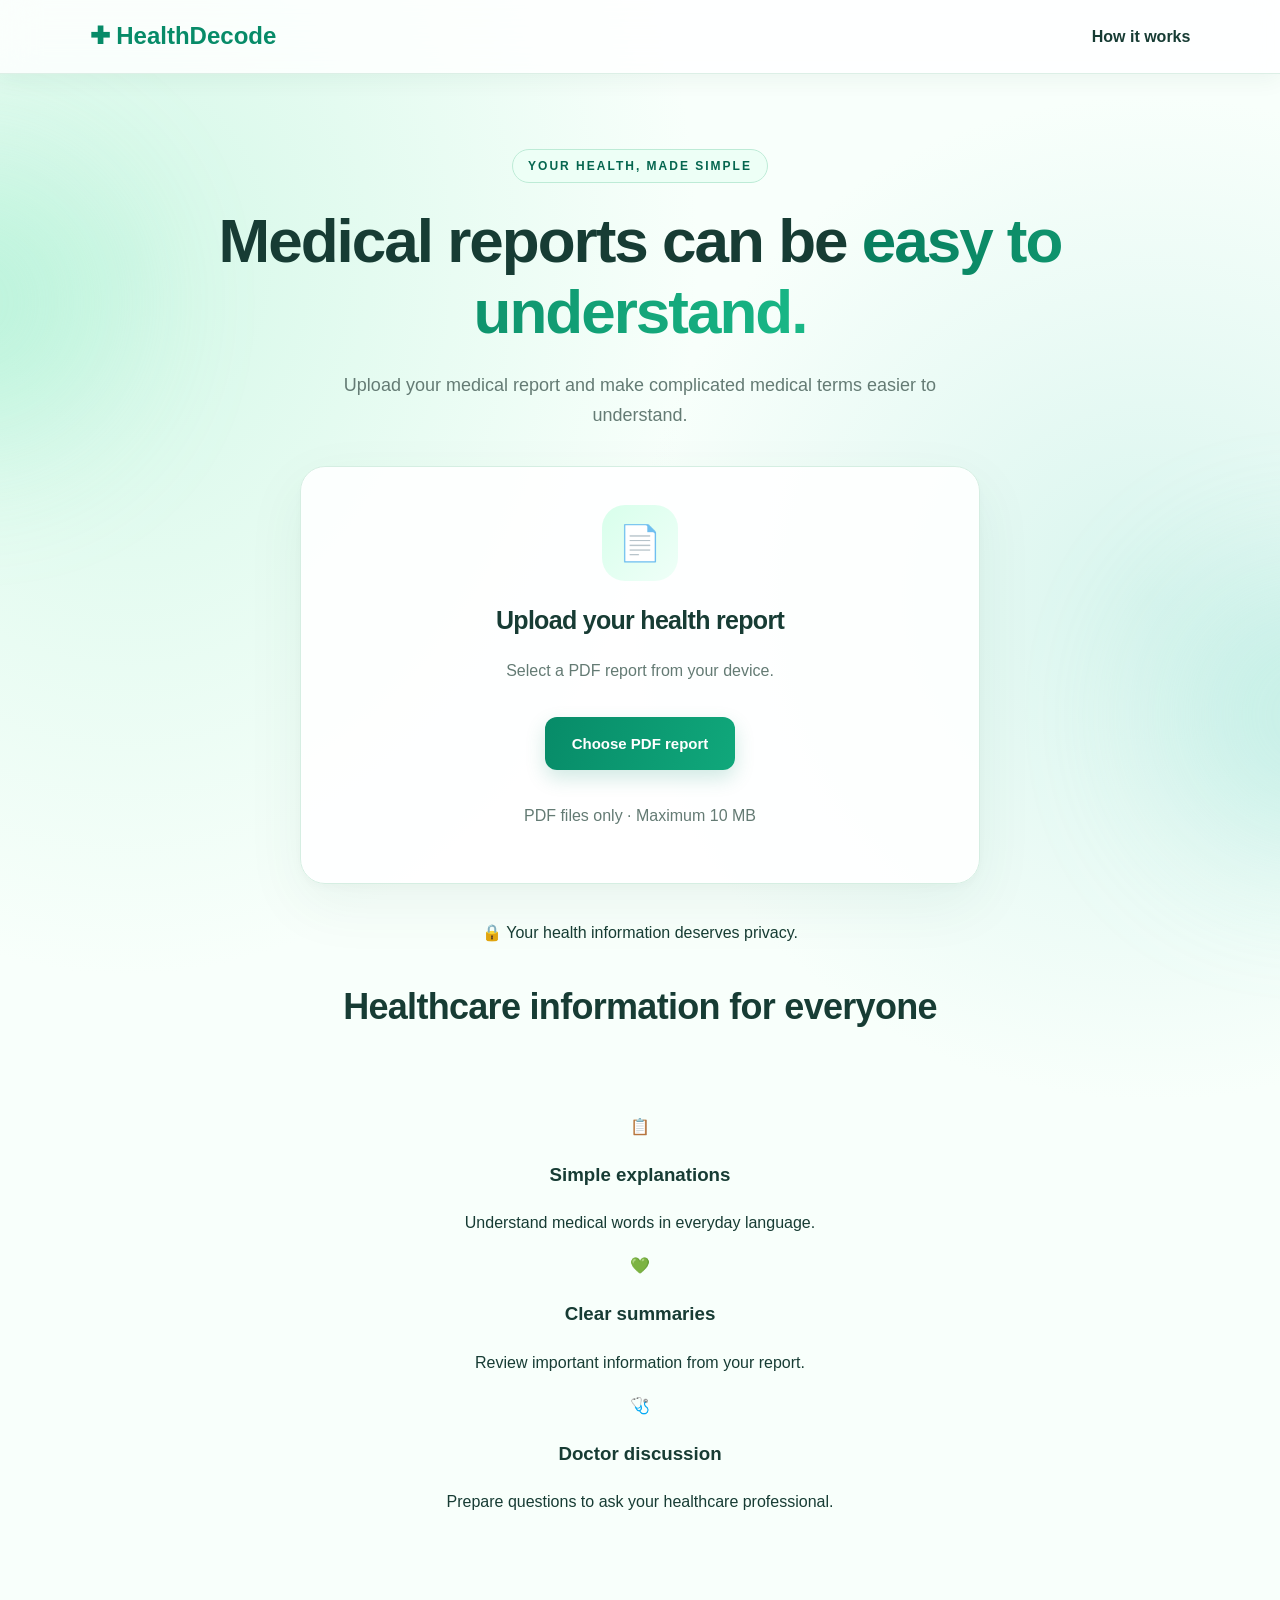
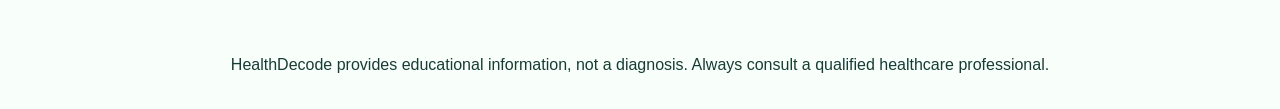
==== frontedbyatharvlahane/index.html @ 118a2747 "i have added this new" ====
<!DOCTYPE html>
<html lang="en">
<head>
  <meta charset="UTF-8">
  <meta name="viewport" content="width=device-width, initial-scale=1.0">
  <title>HealthDecode | Understand Your Health</title>
  <link rel="stylesheet" href="style.css">
</head>
<body>
  <nav class="navbar">
    <a class="logo" href="#">✚ HealthDecode</a>
    <a href="#how">How it works</a>
  </nav>

  <main class="hero">
    <div class="tag">YOUR HEALTH, MADE SIMPLE</div>

    <h1>Medical reports can be
      <span>easy to understand.</span>
    </h1>

    <p class="intro">
      Upload your medical report and make complicated
      medical terms easier to understand.
    </p>

    <section class="upload-card">
      <div class="file-icon">📄</div>
      <h2>Upload your health report</h2>
      <p>Select a PDF report from your device.</p>

      <label class="upload-btn" for="pdfFile">
        Choose PDF report
      </label>
      <input id="pdfFile" type="file" accept=".pdf,application/pdf">

      <p id="fileName" class="file-name">
        PDF files only · Maximum 10 MB
      </p>
      <p id="status" role="status"></p>
    </section>

    <p class="privacy">🔒 Your health information deserves privacy.</p>

    <section id="how" class="how">
      <h2>Healthcare information for everyone</h2>
      <div class="features">
        <article>
          <span>📋</span>
          <h3>Simple explanations</h3>
          <p>Understand medical words in everyday language.</p>
        </article>
        <article>
          <span>💚</span>
          <h3>Clear summaries</h3>
          <p>Review important information from your report.</p>
        </article>
        <article>
          <span>🩺</span>
          <h3>Doctor discussion</h3>
          <p>Prepare questions to ask your healthcare professional.</p>
        </article>
      </div>
    </section>

    <footer>
      HealthDecode provides educational information, not a diagnosis.
      Always consult a qualified healthcare professional.
    </footer>
  </main>

  <script src="script.js"></script>
</body>
</html>
---- frontedbyatharvlahane/style.css ----
/* =========================
   HEALTHDECODE — MODERN UI
========================= */

:root {
    --green: #078b68;
    --green-dark: #05664f;
    --mint: #e8fff5;
    --text: #173c34;
    --muted: #647b74;
    --white: #ffffff;
}

* {
    box-sizing: border-box;
    scroll-behavior: smooth;
}

body {
    margin: 0;
    font-family: Inter, "Segoe UI", Arial, sans-serif;
    color: var(--text);
    line-height: 1.7;
    background:
        radial-gradient(ellipse at 10% 15%, #d5f8e8 0, transparent 35%),
        radial-gradient(ellipse at 90% 35%, #d9f5ee 0, transparent 32%),
        #f8fffb;
    overflow-x: hidden;
}

/* Animated background glow */

body::before,
body::after {
    content: "";
    position: fixed;
    width: 280px;
    height: 280px;
    border-radius: 50%;
    filter: blur(75px);
    opacity: 0.35;
    pointer-events: none;
    z-index: -1;
    animation: floatGlow 10s ease-in-out infinite alternate;
}

body::before {
    background: #7ce9bb;
    top: 18%;
    left: -170px;
}

body::after {
    background: #8edfd2;
    right: -170px;
    bottom: 5%;
    animation-delay: -5s;
}

@keyframes floatGlow {
    from { transform: translate(0, 0) scale(1); }
    to { transform: translate(35px, -35px) scale(1.2); }
}

/* Navigation */

.navbar {
    position: sticky;
    top: 0;
    z-index: 10;
    display: flex;
    justify-content: space-between;
    align-items: center;
    gap: 20px;
    padding: 16px 7%;
    background: rgba(255, 255, 255, 0.82);
    backdrop-filter: blur(18px);
    border-bottom: 1px solid #dcefe6;
    box-shadow: 0 4px 25px #174b3710;
}

.logo {
    color: var(--green);
    font-size: 24px;
    font-weight: 800;
    text-decoration: none;
    white-space: nowrap;
}

.logo:hover {
    color: var(--green-dark);
}

.navbar > a:last-child {
    color: var(--text);
    font-weight: 600;
    text-decoration: none;
    transition: color 0.25s;
}

.navbar > a:last-child:hover {
    color: var(--green);
}

/* Hero section */

.hero {
    text-align: center;
    padding: 75px 20px 30px;
    animation: fadeUp 0.8s ease both;
}

.tag {
    display: inline-block;
    padding: 6px 15px;
    border: 1px solid #bdebd6;
    border-radius: 30px;
    background: #edfff6;
    color: var(--green-dark);
    font-size: 12px;
    font-weight: 800;
    letter-spacing: 2px;
}

h1 {
    max-width: 900px;
    margin: 22px auto;
    font-size: clamp(34px, 5.5vw, 62px);
    line-height: 1.15;
    letter-spacing: -2px;
    font-weight: 850;
}

h1 span {
    color: var(--green);
    background: linear-gradient(100deg, #087d5d, #19b887);
    background-clip: text;
    -webkit-background-clip: text;
    -webkit-text-fill-color: transparent;
}

.intro {
    max-width: 650px;
    margin: 20px auto;
    color: var(--muted);
    font-size: 18px;
}

/* Upload card */

.upload-card {
    position: relative;
    max-width: 680px;
    margin: 35px auto;
    padding: 38px 28px;
    text-align: center;
    background: rgba(255, 255, 255, 0.88);
    border: 1px solid #d5eee2;
    border-radius: 25px;
    box-shadow:
        0 20px 60px #155b4110,
        0 4px 12px #155b4108;
    animation: fadeUp 0.9s 0.15s ease both;
    transition:
        transform 0.35s ease,
        box-shadow 0.35s ease,
        border-color 0.35s ease;
}

.upload-card:hover {
    transform: translateY(-5px);
    border-color: #a4dec4;
    box-shadow: 0 28px 65px #155b411b;
}

.file-icon {
    display: grid;
    place-items: center;
    width: 76px;
    height: 76px;
    margin: 0 auto 18px;
    border-radius: 23px;
    background: linear-gradient(135deg, #d8ffeb, #effff8);
    font-size: 35px;
    animation: gentleFloat 3s ease-in-out infinite;
}

@keyframes gentleFloat {
    0%, 100% { transform: translateY(0); }
    50% { transform: translateY(-7px); }
}

.upload-card h2 {
    margin: 12px 0;
    font-size: 25px;
}

.upload-card p {
    color: var(--muted);
}

/* Green upload button */

.upload-btn {
    display: inline-block;
    margin: 16px 0;
    padding: 14px 27px;
    border: 0;
    border-radius: 12px;
    background: linear-gradient(110deg, #078b68, #10a87b);
    box-shadow: 0 8px 20px #078b6830;
    color: white;
    font-size: 15px;
    font-weight: 750;
    cursor: pointer;
    transition:
        transform 0.25s ease,
        box-shadow 0.25s ease,
        filter 0.25s ease;
}

.upload-btn:hover {
    transform: translateY(-3px) scale(1.02);
    box-shadow: 0 13px 28px #078b6840;
    filter: brightness(1.05);
}

.upload-btn:active {
    transform: scale(0.98);
}

.upload-btn:focus-visible {
    outline: 3px solid #78dcb3;
    outline-offset: 4px;
}

/* Hide browser's default file button.
   The label above still opens the file picker. */

input[type="file"] {
    display: none;
}

.upload-card input[type="file"]:focus-visible + label {
    outline: 3px solid #78dcb3;
}

/* Privacy and supporting text */

.upload-card small,
.upload-card .privacy {
    color: var(--muted);
    font-size: 13px;
}

/* Sections and feature cards */

section {
    scroll-margin-top: 90px;
}

.features {
    max-width: 1100px;
    margin: 45px auto;
    padding: 30px 20px 75px;
    text-align: center;
    animation: fadeUp 0.8s ease both;
}

.features > h2,
section > h2 {
    font-size: clamp(26px, 4vw, 36px);
    letter-spacing: -0.7px;
}

.feature-card {
    display: inline-block;
    width: min(290px, 100%);
    min-height: 190px;
    margin: 12px;
    padding: 28px 22px;
    vertical-align: top;
    text-align: left;
    background: rgba(255, 255, 255, 0.9);
    border: 1px solid #dcefe6;
    border-radius: 20px;
    box-shadow: 0 8px 25px #174b3708;
    transition:
        transform 0.3s ease,
        box-shadow 0.3s ease,
        border-color 0.3s ease;
}

.feature-card:hover {
    transform: translateY(-8px);
    border-color: #a8dfc7;
    box-shadow: 0 18px 38px #174b3717;
}

.feature-card h3 {
    margin-top: 8px;
    font-size: 19px;
}

.feature-card p {
    color: var(--muted);
    font-size: 15px;
}

/* Entrance animation */

@keyframes fadeUp {
    from {
        opacity: 0;
        transform: translateY(22px);
    }
    to {
        opacity: 1;
        transform: translateY(0);
    }
}

/* Mobile layout */

@media (max-width: 600px) {
    .navbar {
        padding: 13px 5%;
        gap: 10px;
    }

    .logo {
        font-size: 19px;
    }

    .navbar > a:last-child {
        font-size: 13px;
    }

    .hero {
        padding: 50px 18px 20px;
    }

    h1 {
        letter-spacing: -1px;
    }

    .intro {
        font-size: 16px;
    }

    .upload-card {
        margin: 25px 15px;
        padding: 28px 18px;
        border-radius: 20px;
    }

    .upload-card h2 {
        font-size: 22px;
    }

    .features {
        padding-bottom: 45px;
    }

    .feature-card {
        margin: 10px 0;
    }
}

/* Respect accessibility settings */

@media (prefers-reduced-motion: reduce) {
    *,
    *::before,
    *::after {
        animation-duration: 0.01ms !important;
        animation-iteration-count: 1 !important;
        scroll-behavior: auto !important;
        transition-duration: 0.01ms !important;
    }
}
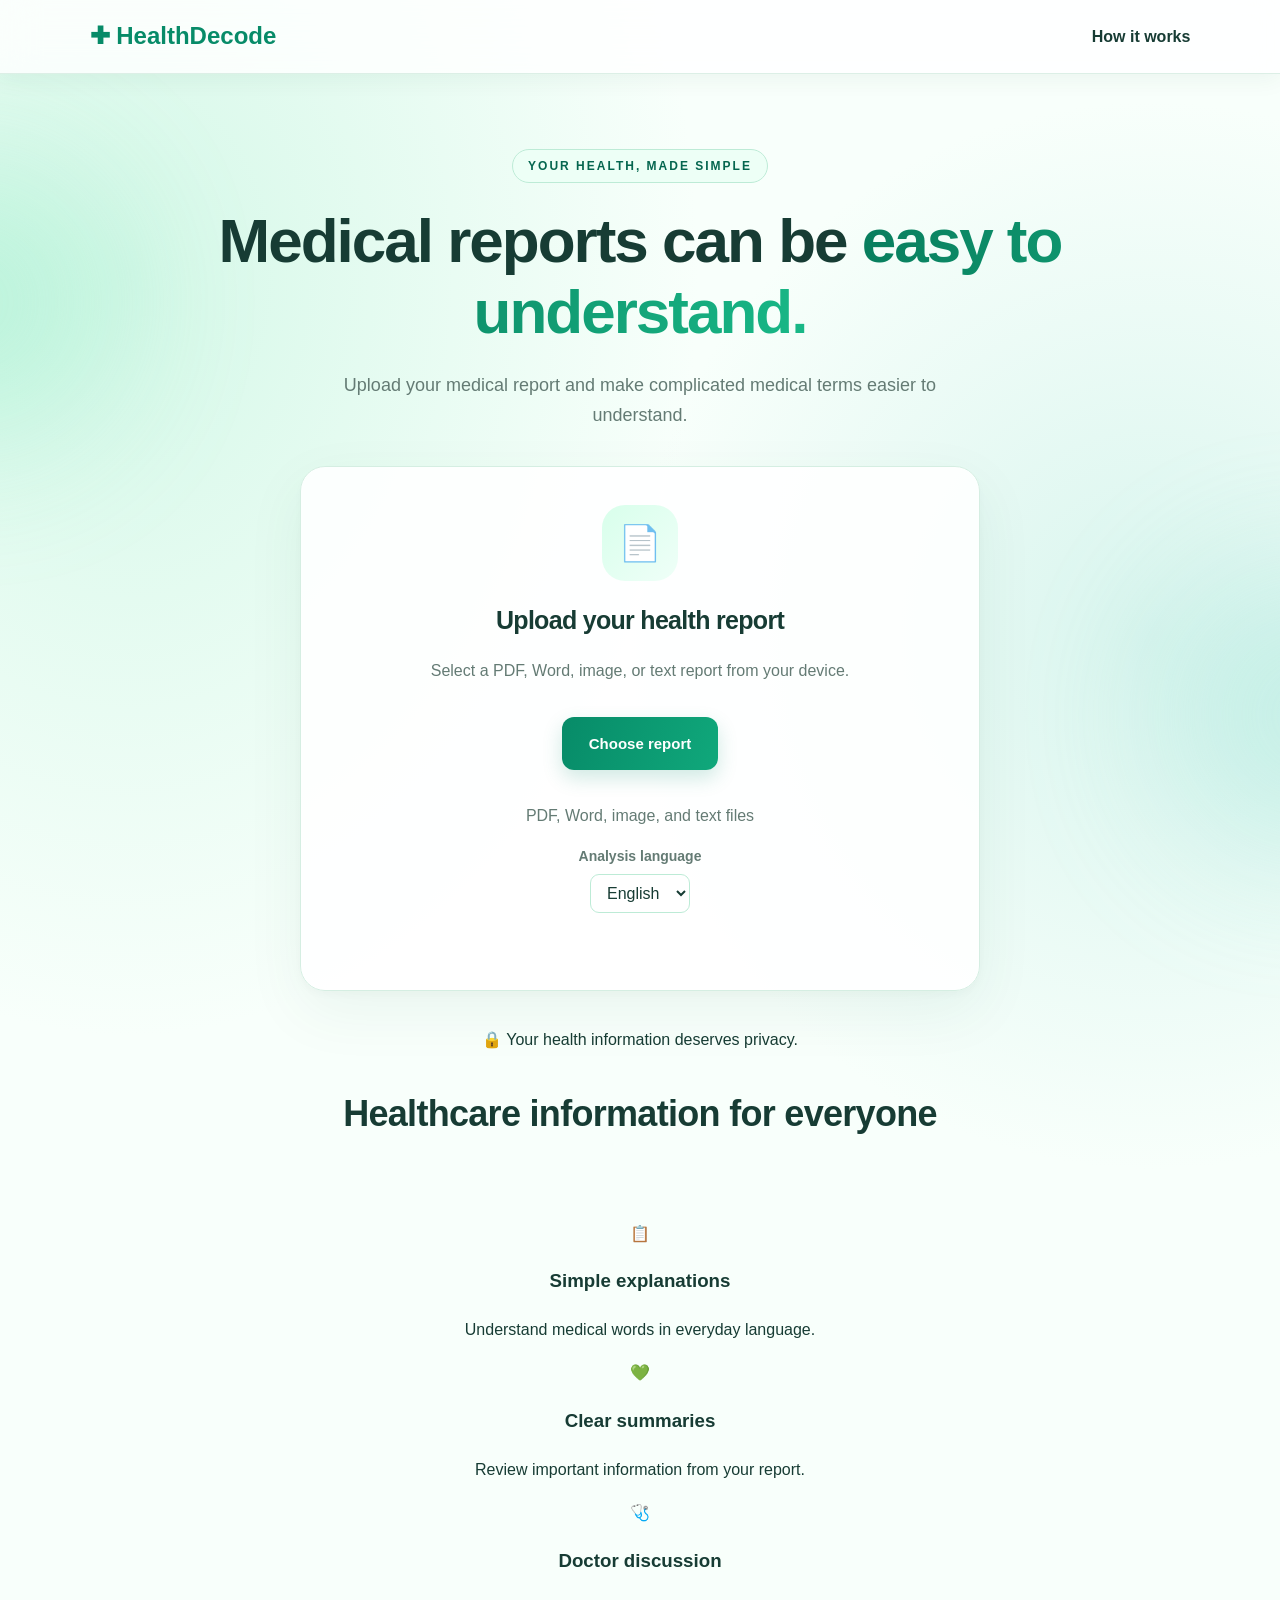
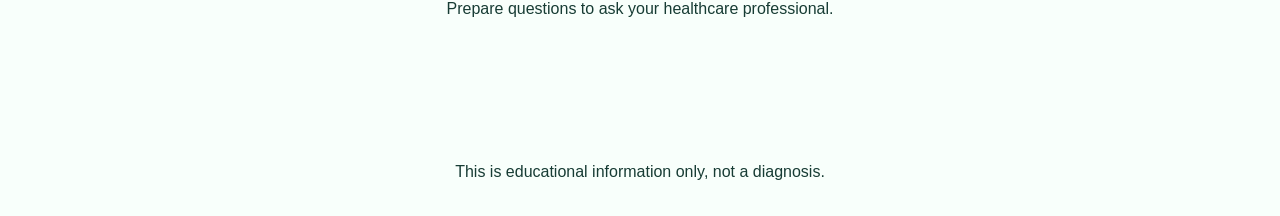
==== commit 8a9e1a5b: "ready to use" ====
--- a/frontedbyatharvlahane/index.html
+++ b/frontedbyatharvlahane/index.html
@@ -28,17 +28,36 @@
     <section class="upload-card">
       <div class="file-icon">📄</div>
       <h2>Upload your health report</h2>
-      <p>Select a PDF report from your device.</p>
+      <p>Select a PDF, Word, image, or text report from your device.</p>
 
       <label class="upload-btn" for="pdfFile">
-        Choose PDF report
+        Choose report
       </label>
-      <input id="pdfFile" type="file" accept=".pdf,application/pdf">
+      <input id="pdfFile" type="file" accept=".pdf,.doc,.docx,.jpg,.jpeg,.png,.webp,.bmp,.tif,.tiff,.txt,application/pdf,application/msword,application/vnd.openxmlformats-officedocument.wordprocessingml.document,image/*,text/plain">
 
       <p id="fileName" class="file-name">
-        PDF files only · Maximum 10 MB
+        PDF, Word, image, and text files
       </p>
-      <p id="status" role="status"></p>
+      <label class="language-label" for="language">Analysis language</label>
+      <select id="language" name="language">
+        <option value="en">English</option>
+        <option value="hi">Hindi</option>
+        <option value="mr">Marathi</option>
+      </select>
+      <p id="status" class="status" role="status" aria-live="polite"></p>
+    </section>
+
+    <section id="resultsSection" class="results-section" aria-labelledby="resultsHeading" hidden>
+      <h2 id="resultsHeading">Your results</h2>
+      <div id="resultsList" class="results-list"></div>
+
+      <div class="questions-card">
+        <h3>Questions to discuss with your doctor</h3>
+        <ul id="questionsList"></ul>
+      </div>
+      <p class="educational-note">
+        This is educational information only, not a diagnosis.
+      </p>
     </section>
 
     <p class="privacy">🔒 Your health information deserves privacy.</p>
@@ -65,8 +84,7 @@
     </section>
 
     <footer>
-      HealthDecode provides educational information, not a diagnosis.
-      Always consult a qualified healthcare professional.
+        This is educational information only, not a diagnosis.
     </footer>
   </main>
 
--- a/frontedbyatharvlahane/style.css
+++ b/frontedbyatharvlahane/style.css
@@ -246,12 +246,133 @@
     outline: 3px solid #78dcb3;
 }
 
+.language-label {
+    display: block;
+    margin-top: 12px;
+    color: var(--muted);
+    font-size: 14px;
+    font-weight: 650;
+}
+
+#language {
+    margin-top: 5px;
+    padding: 9px 12px;
+    border: 1px solid #bdebd6;
+    border-radius: 9px;
+    color: var(--text);
+    background: white;
+    font: inherit;
+}
+
+.status {
+    min-height: 1.7em;
+    margin: 12px 0 0;
+}
+
+.status-error {
+    color: #a32626 !important;
+}
+
 /* Privacy and supporting text */
 
 .upload-card small,
 .upload-card .privacy {
     color: var(--muted);
     font-size: 13px;
+}
+
+.results-section {
+    max-width: 900px;
+    margin: 55px auto;
+    text-align: left;
+    scroll-margin-top: 90px;
+}
+
+.results-section > h2 {
+    text-align: center;
+}
+
+.results-list {
+    display: grid;
+    grid-template-columns: repeat(auto-fit, minmax(min(100%, 260px), 1fr));
+    gap: 16px;
+}
+
+.result-card,
+.questions-card {
+    padding: 22px;
+    border: 1px solid #d5eee2;
+    border-radius: 18px;
+    background: rgba(255, 255, 255, 0.92);
+    box-shadow: 0 8px 25px #174b3708;
+}
+
+.result-heading {
+    display: flex;
+    align-items: flex-start;
+    justify-content: space-between;
+    gap: 12px;
+}
+
+.result-heading h3,
+.questions-card h3 {
+    margin: 0;
+    font-size: 18px;
+}
+
+.status-badge {
+    flex: 0 0 auto;
+    padding: 3px 10px;
+    border-radius: 20px;
+    font-size: 12px;
+    font-weight: 800;
+}
+
+.status-low {
+    color: #805600;
+    background: #fff1c7;
+}
+
+.status-normal {
+    color: #05664f;
+    background: #d9f8e9;
+}
+
+.status-high {
+    color: #a32626;
+    background: #ffe1df;
+}
+
+.result-value {
+    margin: 16px 0 8px;
+    font-size: 21px;
+    font-weight: 750;
+}
+
+.result-meaning,
+.reference-range,
+.questions-card li {
+    color: var(--muted);
+}
+
+.reference-range {
+    margin-bottom: 0;
+    font-size: 14px;
+}
+
+.questions-card {
+    margin-top: 22px;
+}
+
+.questions-card ul {
+    margin-bottom: 0;
+    padding-left: 22px;
+}
+
+.educational-note {
+    color: var(--muted);
+    font-size: 14px;
+    text-align: center;
 }
 
 /* Sections and feature cards */
